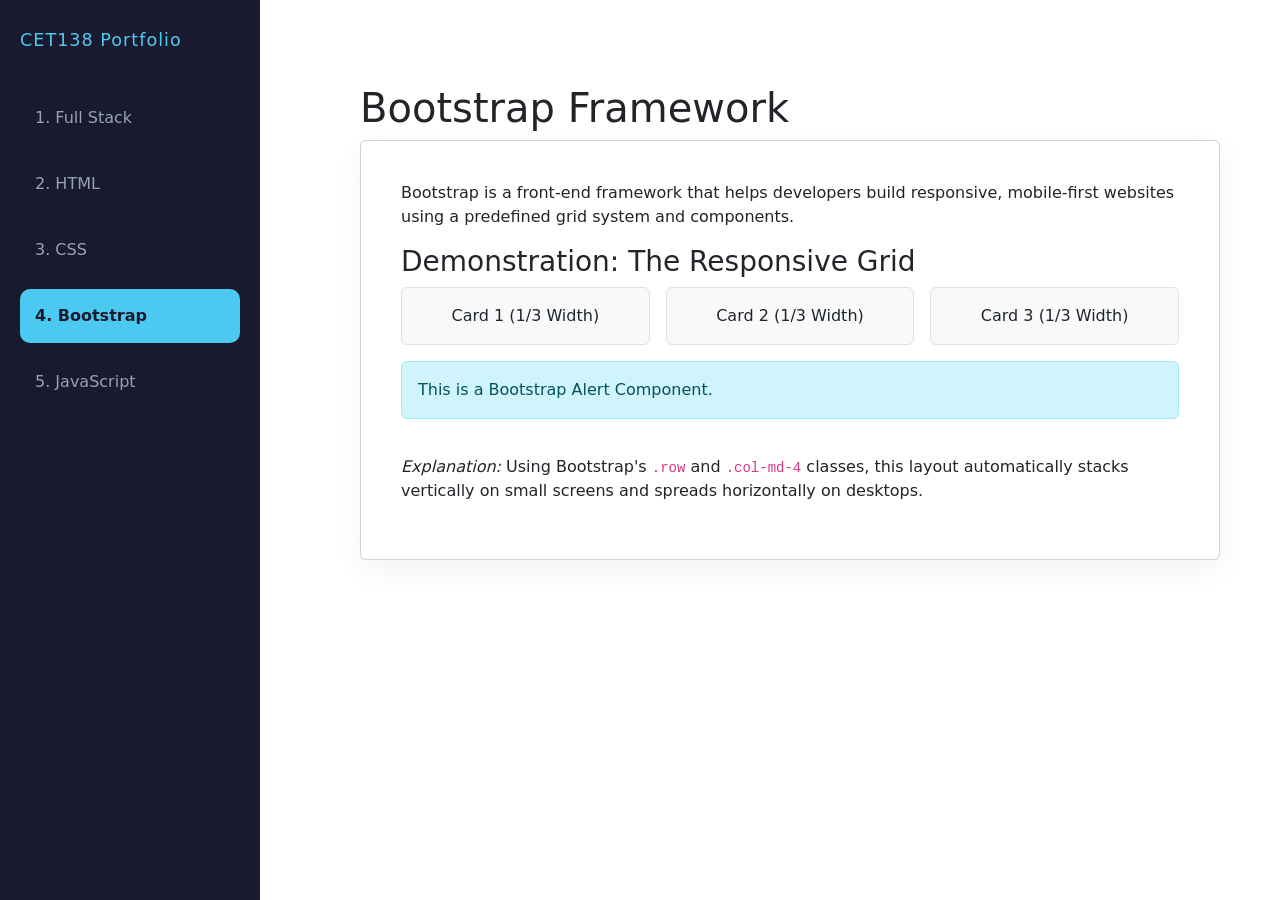
==== bootstrapdemo.html @ 06e7b487 "Add files via upload" ====
<!DOCTYPE html>
<html lang="en">
<head>
    <link rel="stylesheet" href="style.css">
    <!-- Bootstrap CSS CDN -->
    <link href="https://cdn.jsdelivr.net/npm/bootstrap@5.3.0/dist/css/bootstrap.min.css" rel="stylesheet">
    <title>Portfolio | Bootstrap</title>
</head>
<body>
    <nav>
        <h2>CET138 Portfolio</h2>
        <a href="index.html">1. Full Stack</a>
        <a href="htmldemo.html">2. HTML</a>
        <a href="cssdemo.html">3. CSS</a>
        <a href="bootstrapdemo.html" class="active">4. Bootstrap</a>
        <a href="jsdemo.html">5. JavaScript</a>
    </nav>
    <main>
        <span class="badge">Section 4</span>
        <h1>Bootstrap Framework</h1>
        <div class="card">
            <p>Bootstrap is a front-end framework that helps developers build responsive, mobile-first websites using a predefined grid system and components.</p>
            
            <h3>Demonstration: The Responsive Grid</h3>
            <div class="demo-zone">
                <div class="row g-3">
                    <div class="col-md-4">
                        <div class="p-3 border bg-light rounded text-center">Card 1 (1/3 Width)</div>
                    </div>
                    <div class="col-md-4">
                        <div class="p-3 border bg-light rounded text-center">Card 2 (1/3 Width)</div>
                    </div>
                    <div class="col-md-4">
                        <div class="p-3 border bg-light rounded text-center">Card 3 (1/3 Width)</div>
                    </div>
                </div>
                <div class="mt-3 alert alert-info">This is a Bootstrap Alert Component.</div>
            </div>
            <p style="margin-top:20px;"><em>Explanation:</em> Using Bootstrap's <code>.row</code> and <code>.col-md-4</code> classes, this layout automatically stacks vertically on small screens and spreads horizontally on desktops.</p>
        </div>
    </main>
</body>
</html>
---- style.css ----
@import url('https://fonts.googleapis.com/css2?family=Poppins:wght@300;400;600&display=swap');

/* BASE STYLES */
body {
    font-family: 'Poppins', sans-serif;
    background-color: #f0f2f5;
    margin: 0;
    display: flex;
    transition: all 0.3s ease;
}

/* SIDEBAR - Desktop Default */
nav {
    width: 260px;
    height: 100vh;
    background: #1a1a2e;
    color: white;
    position: fixed;
    padding: 30px 20px;
    z-index: 1000;
}

nav h2 { font-size: 1.1rem; color: #4cc9f0; margin-bottom: 40px; letter-spacing: 1px; }

nav a {
    display: block;
    color: #94a3b8;
    text-decoration: none;
    padding: 15px;
    border-radius: 10px;
    margin-bottom: 12px;
    transition: 0.3s;
}

nav a:hover, nav a.active {
    background: #4cc9f0;
    color: #1a1a2e;
    font-weight: 600;
}

/* MAIN CONTENT - Desktop Default */
main {
    margin-left: 300px; /* Space for the sidebar */
    padding: 60px;
    width: calc(100% - 300px);
}

.card {
    background: white;
    padding: 40px;
    border-radius: 20px;
    box-shadow: 0 10px 30px rgba(0,0,0,0.05);
}

.center-demo {
    display: flex;
    justify-content: center;
    align-items: center;
    min-height: 350px;
    background: #f8fafc;
    border-radius: 15px;
    border: 1px solid #e2e8f0;
    margin: 20px 0;
    padding: 20px;
}

/* 
   RESPONSIVE LOGIC (Media Queries)
   This section tells the browser what to do on small screens (Phones/Tablets)
*/
@media (max-width: 992px) {
    body {
        flex-direction: column; /* Stack nav on top of content */
    }

    nav {
        width: 100%;
        height: auto;
        position: relative; /* Stop being fixed to the side */
        padding: 20px;
    }

    nav h2 { margin-bottom: 20px; text-align: center; }

    nav a {
        display: inline-block; /* Put menu items side-by-side */
        margin: 5px;
        padding: 10px;
        font-size: 0.9rem;
    }

    main {
        margin-left: 0; /* Remove the side gap */
        padding: 20px;
        width: 100%;
    }

    .center-demo {
        min-height: auto;
    }
}

/* Animation Logic for CSS Demo */
@keyframes colorCycle {
    0% { background-color: #ff595e; }
    25% { background-color: #ffca3a; }
    50% { background-color: #8ac926; }
    75% { background-color: #1982c4; }
    100% { background-color: #6a4c93; }
}

.random-hover-box {
    width: 200px;
    height: 200px;
    background-color: #2c3e50;
    border-radius: 20px;
    display: flex;
    align-items: center;
    justify-content: center;
    color: white;
    font-weight: bold;
    cursor: pointer;
    transition: transform 0.3s;
    animation: colorCycle 0.5s infinite linear;
    animation-play-state: paused;
}

.random-hover-box:hover {
    transform: scale(1.1);
    animation-play-state: running;
}
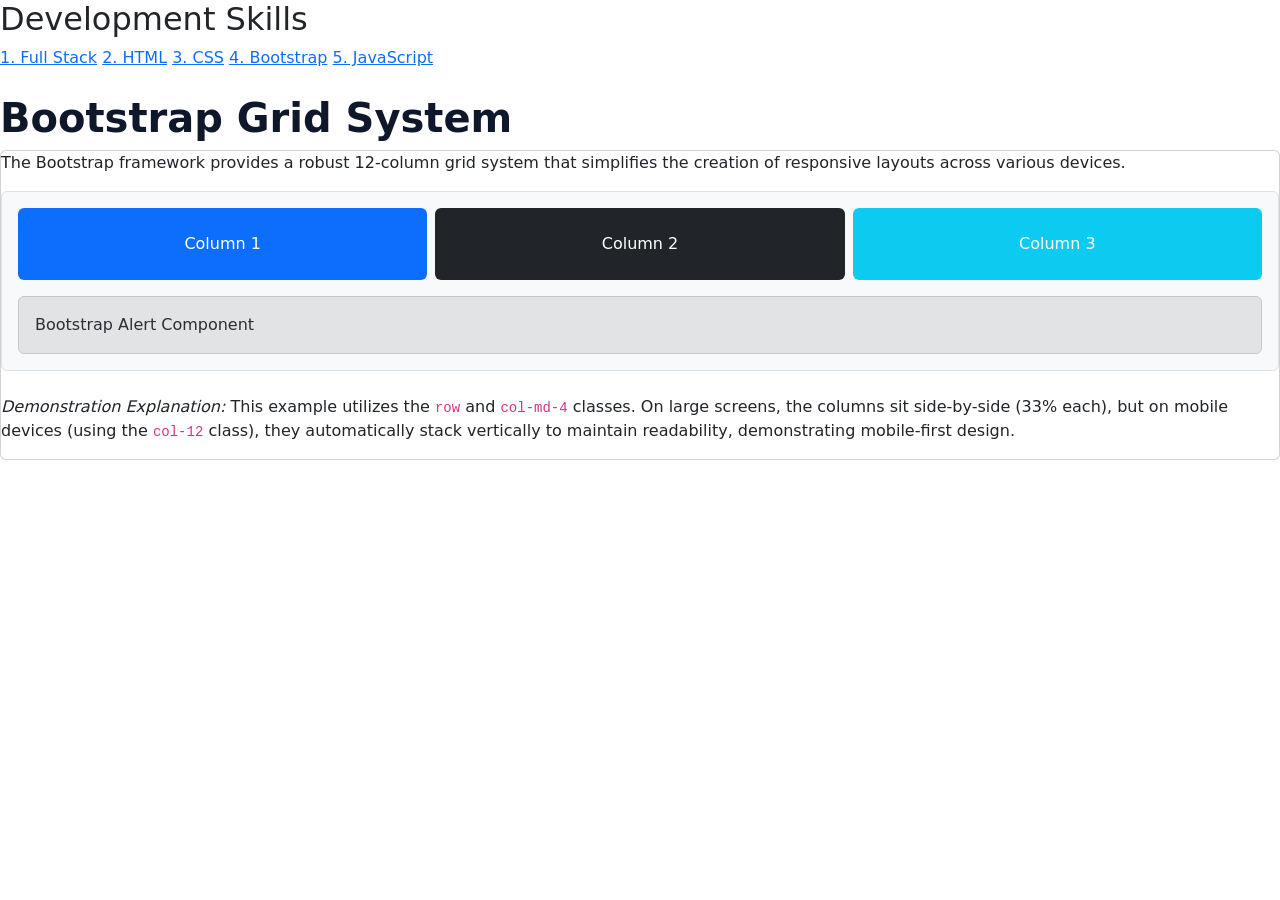
==== commit 464cb94c: "Add files via upload" ====
--- a/bootstrapdemo.html
+++ b/bootstrapdemo.html
@@ -1,42 +1,47 @@
 <!DOCTYPE html>
 <html lang="en">
 <head>
+    <meta charset="UTF-8">
+    <meta name="viewport" content="width=device-width, initial-scale=1.0">
     <link rel="stylesheet" href="style.css">
-    <!-- Bootstrap CSS CDN -->
+    <!-- Bootstrap CSS Framework Integration -->
     <link href="https://cdn.jsdelivr.net/npm/bootstrap@5.3.0/dist/css/bootstrap.min.css" rel="stylesheet">
-    <title>Portfolio | Bootstrap</title>
+    <title>ePortfolio | Bootstrap</title>
 </head>
 <body>
     <nav>
-        <h2>CET138 Portfolio</h2>
-        <a href="index.html">1. Full Stack</a>
-        <a href="htmldemo.html">2. HTML</a>
-        <a href="cssdemo.html">3. CSS</a>
-        <a href="bootstrapdemo.html" class="active">4. Bootstrap</a>
-        <a href="jsdemo.html">5. JavaScript</a>
+        <h2>Development Skills</h2>
+        <div class="menu-links">
+            <a href="index.html">1. Full Stack</a>
+            <a href="htmldemo.html">2. HTML</a>
+            <a href="cssdemo.html">3. CSS</a>
+            <a href="bootstrapdemo.html" class="active">4. Bootstrap</a>
+            <a href="jsdemo.html">5. JavaScript</a>
+        </div>
     </nav>
     <main>
-        <span class="badge">Section 4</span>
-        <h1>Bootstrap Framework</h1>
+        <span class="badge">Framework</span>
+        <h1 style="color: #0f172a; font-weight: 600;">Bootstrap Grid System</h1>
         <div class="card">
-            <p>Bootstrap is a front-end framework that helps developers build responsive, mobile-first websites using a predefined grid system and components.</p>
+            <p>The Bootstrap framework provides a robust 12-column grid system that simplifies the creation of responsive layouts across various devices.</p>
             
-            <h3>Demonstration: The Responsive Grid</h3>
-            <div class="demo-zone">
-                <div class="row g-3">
-                    <div class="col-md-4">
-                        <div class="p-3 border bg-light rounded text-center">Card 1 (1/3 Width)</div>
+            <div class="container-fluid p-3 border rounded bg-light mb-4">
+                <div class="row g-2">
+                    <div class="col-12 col-md-4">
+                        <div class="p-4 bg-primary text-white rounded text-center">Column 1</div>
                     </div>
-                    <div class="col-md-4">
-                        <div class="p-3 border bg-light rounded text-center">Card 2 (1/3 Width)</div>
+                    <div class="col-12 col-md-4">
+                        <div class="p-4 bg-dark text-white rounded text-center">Column 2</div>
                     </div>
-                    <div class="col-md-4">
-                        <div class="p-3 border bg-light rounded text-center">Card 3 (1/3 Width)</div>
+                    <div class="col-12 col-md-4">
+                        <div class="p-4 bg-info text-white rounded text-center">Column 3</div>
                     </div>
                 </div>
-                <div class="mt-3 alert alert-info">This is a Bootstrap Alert Component.</div>
+                <div class="alert alert-secondary mt-3 mb-0">Bootstrap Alert Component</div>
             </div>
-            <p style="margin-top:20px;"><em>Explanation:</em> Using Bootstrap's <code>.row</code> and <code>.col-md-4</code> classes, this layout automatically stacks vertically on small screens and spreads horizontally on desktops.</p>
+
+            <!-- This explanation highlights my understanding of responsive break-points in Bootstrap -->
+            <p><em>Demonstration Explanation:</em> This example utilizes the <code>row</code> and <code>col-md-4</code> classes. On large screens, the columns sit side-by-side (33% each), but on mobile devices (using the <code>col-12</code> class), they automatically stack vertically to maintain readability, demonstrating mobile-first design.</p>
         </div>
     </main>
 </body>
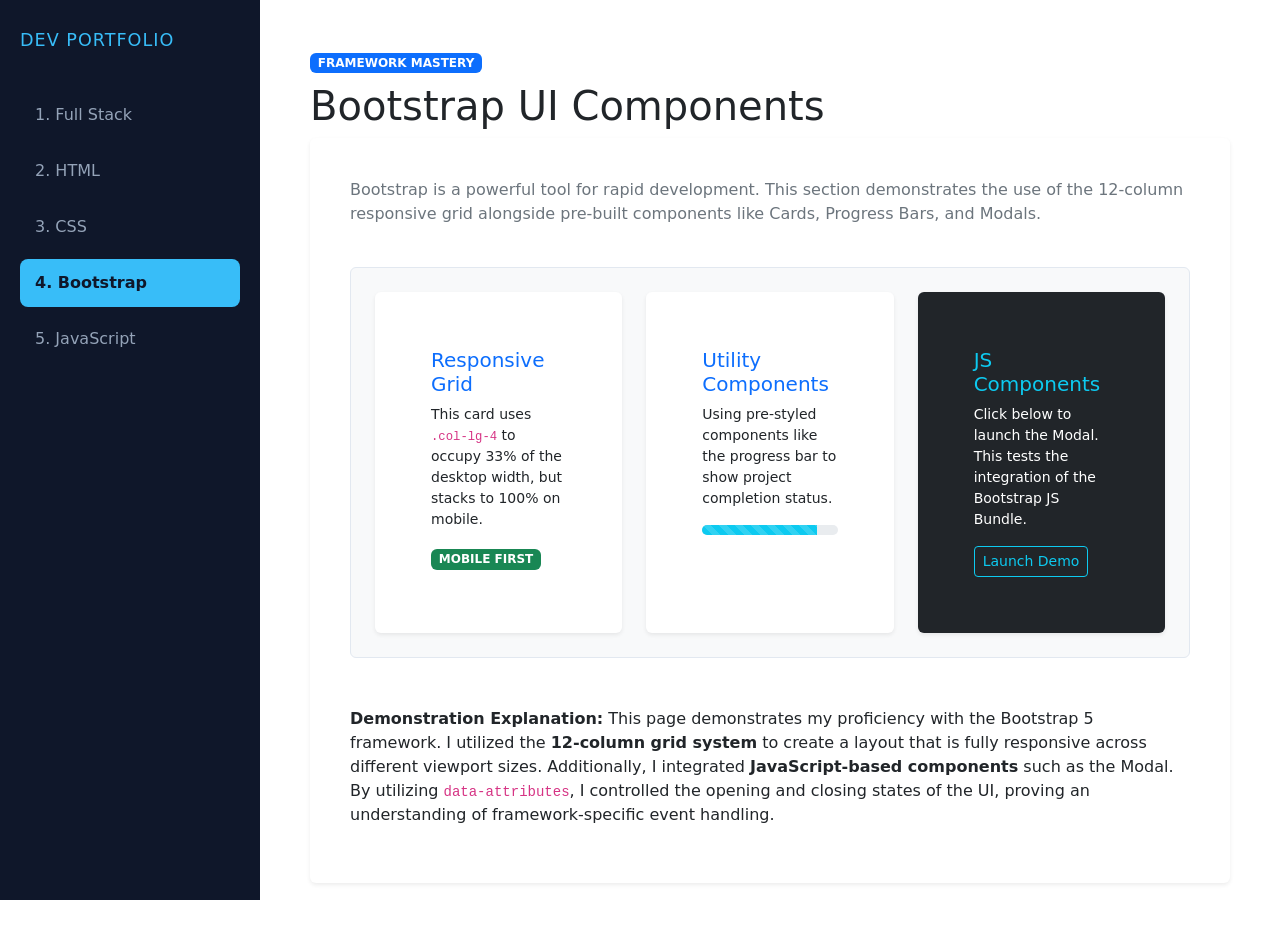
==== commit 5a48c81e: "Add files via upload" ====
--- a/bootstrapdemo.html
+++ b/bootstrapdemo.html
@@ -4,13 +4,13 @@
     <meta charset="UTF-8">
     <meta name="viewport" content="width=device-width, initial-scale=1.0">
     <link rel="stylesheet" href="style.css">
-    <!-- Bootstrap CSS Framework Integration -->
+    <!-- Bootstrap 5 CSS CDN -->
     <link href="https://cdn.jsdelivr.net/npm/bootstrap@5.3.0/dist/css/bootstrap.min.css" rel="stylesheet">
-    <title>ePortfolio | Bootstrap</title>
+    <title>ePortfolio | Bootstrap Components</title>
 </head>
 <body>
     <nav>
-        <h2>Development Skills</h2>
+        <h2>Dev Portfolio</h2>
         <div class="menu-links">
             <a href="index.html">1. Full Stack</a>
             <a href="htmldemo.html">2. HTML</a>
@@ -19,30 +19,82 @@
             <a href="jsdemo.html">5. JavaScript</a>
         </div>
     </nav>
+
     <main>
-        <span class="badge">Framework</span>
-        <h1 style="color: #0f172a; font-weight: 600;">Bootstrap Grid System</h1>
-        <div class="card">
-            <p>The Bootstrap framework provides a robust 12-column grid system that simplifies the creation of responsive layouts across various devices.</p>
-            
-            <div class="container-fluid p-3 border rounded bg-light mb-4">
-                <div class="row g-2">
-                    <div class="col-12 col-md-4">
-                        <div class="p-4 bg-primary text-white rounded text-center">Column 1</div>
+        <span class="badge bg-primary text-white">Framework Mastery</span>
+        <h1 class="mt-2">Bootstrap UI Components</h1>
+        
+        <div class="card shadow-sm border-0">
+            <p class="text-secondary">Bootstrap is a powerful tool for rapid development. This section demonstrates the use of the 12-column responsive grid alongside pre-built components like Cards, Progress Bars, and Modals.</p>
+
+            <div class="demo-container bg-light p-4 rounded">
+                <!-- GRID DEMONSTRATION -->
+                <div class="row g-4">
+                    <!-- Card 1: Grid Logic -->
+                    <div class="col-12 col-md-6 col-lg-4">
+                        <div class="card h-100 border-0 shadow-sm">
+                            <div class="card-body">
+                                <h5 class="card-title text-primary">Responsive Grid</h5>
+                                <p class="card-text small">This card uses <code>.col-lg-4</code> to occupy 33% of the desktop width, but stacks to 100% on mobile.</p>
+                                <span class="badge bg-success">Mobile First</span>
+                            </div>
+                        </div>
                     </div>
-                    <div class="col-12 col-md-4">
-                        <div class="p-4 bg-dark text-white rounded text-center">Column 2</div>
+
+                    <!-- Card 2: Utility & Progress -->
+                    <div class="col-12 col-md-6 col-lg-4">
+                        <div class="card h-100 border-0 shadow-sm">
+                            <div class="card-body">
+                                <h5 class="card-title text-primary">Utility Components</h5>
+                                <p class="card-text small">Using pre-styled components like the progress bar to show project completion status.</p>
+                                <div class="progress" style="height: 10px;">
+                                    <div class="progress-bar progress-bar-striped progress-bar-animated bg-info" style="width: 85%"></div>
+                                </div>
+                            </div>
+                        </div>
                     </div>
-                    <div class="col-12 col-md-4">
-                        <div class="p-4 bg-info text-white rounded text-center">Column 3</div>
+
+                    <!-- Card 3: JS Modal -->
+                    <div class="col-12 col-lg-4">
+                        <div class="card h-100 border-0 shadow-sm bg-dark text-white">
+                            <div class="card-body">
+                                <h5 class="card-title text-info">JS Components</h5>
+                                <p class="card-text small">Click below to launch the Modal. This tests the integration of the Bootstrap JS Bundle.</p>
+                                <button type="button" class="btn btn-outline-info btn-sm" data-bs-toggle="modal" data-bs-target="#demoModal">
+                                  Launch Demo
+                                </button>
+                            </div>
+                        </div>
                     </div>
                 </div>
-                <div class="alert alert-secondary mt-3 mb-0">Bootstrap Alert Component</div>
             </div>
 
-            <!-- This explanation highlights my understanding of responsive break-points in Bootstrap -->
-            <p><em>Demonstration Explanation:</em> This example utilizes the <code>row</code> and <code>col-md-4</code> classes. On large screens, the columns sit side-by-side (33% each), but on mobile devices (using the <code>col-12</code> class), they automatically stack vertically to maintain readability, demonstrating mobile-first design.</p>
+            <!-- BOOTSTRAP MODAL COMPONENT -->
+            <div class="modal fade" id="demoModal" tabindex="-1" aria-hidden="true">
+              <div class="modal-dialog modal-dialog-centered">
+                <div class="modal-content">
+                  <div class="modal-header bg-dark text-white">
+                    <h5 class="modal-title">Bootstrap Modal Action</h5>
+                    <button type="button" class="btn-close btn-close-white" data-bs-dismiss="modal" aria-label="Close"></button>
+                  </div>
+                  <div class="modal-body text-center p-4">
+                    <div class="display-4 text-success mb-3">✓</div>
+                    <p>This Modal is a JavaScript-driven component. By using <code>data-bs-dismiss="modal"</code>, we can close the window without writing a single line of custom script.</p>
+                  </div>
+                  <div class="modal-footer border-0">
+                    <button type="button" class="btn btn-secondary" data-bs-dismiss="modal">Close</button>
+                    <!-- Fixed: Added data-bs-dismiss to make the blue button close the modal -->
+                    <button type="button" class="btn btn-primary" data-bs-dismiss="modal">Understood</button>
+                  </div>
+                </div>
+              </div>
+            </div>
+
+            <p class="mt-4"><strong>Demonstration Explanation:</strong> This page demonstrates my proficiency with the Bootstrap 5 framework. I utilized the <strong>12-column grid system</strong> to create a layout that is fully responsive across different viewport sizes. Additionally, I integrated <strong>JavaScript-based components</strong> such as the Modal. By utilizing <code>data-attributes</code>, I controlled the opening and closing states of the UI, proving an understanding of framework-specific event handling.</p>
         </div>
     </main>
+
+    <!-- Bootstrap 5 JS Bundle (CRITICAL: This must be here for the Modal to work) -->
+    <script src="https://cdn.jsdelivr.net/npm/bootstrap@5.3.0/dist/js/bootstrap.bundle.min.js"></script>
 </body>
 </html>
--- a/style.css
+++ b/style.css
@@ -0,0 +1,153 @@
+@import url('https://fonts.googleapis.com/css2?family=Poppins:wght@300;400;600&display=swap');
+
+* {
+    box-sizing: border-box;
+}
+
+body {
+    font-family: 'Poppins', sans-serif;
+    background-color: #f4f7f9;
+    margin: 0;
+    display: flex;
+    min-height: 100vh;
+}
+
+/* Sidebar structure for desktop view */
+nav {
+    width: 260px;
+    background: #0f172a;
+    color: white;
+    position: fixed;
+    height: 100vh;
+    padding: 30px 20px;
+    z-index: 1000;
+}
+
+nav h2 { 
+    font-size: 1.1rem; 
+    color: #38bdf8; 
+    margin-bottom: 40px; 
+    text-transform: uppercase;
+    letter-spacing: 1px;
+}
+
+nav a {
+    display: block;
+    color: #94a3b8;
+    text-decoration: none;
+    padding: 12px 15px;
+    border-radius: 8px;
+    margin-bottom: 8px;
+    transition: background 0.3s, color 0.3s;
+}
+
+nav a:hover, nav a.active {
+    background: #38bdf8;
+    color: #0f172a;
+    font-weight: 600;
+}
+
+/* Main content area layout */
+main {
+    margin-left: 260px;
+    padding: 50px;
+    flex-grow: 1;
+    max-width: 1200px;
+}
+
+.card {
+    background: white;
+    padding: 40px;
+    border-radius: 16px;
+    box-shadow: 0 4px 20px rgba(0,0,0,0.05);
+}
+
+.demo-container {
+    display: flex;
+    justify-content: center;
+    align-items: center;
+    min-height: 300px;
+    background: #f8fafc;
+    border-radius: 12px;
+    border: 1px solid #e2e8f0;
+    margin: 25px 0;
+    padding: 20px;
+}
+
+.badge {
+    background: rgba(56, 189, 248, 0.1);
+    color: #0ea5e9;
+    padding: 4px 12px;
+    border-radius: 20px;
+    font-size: 0.75rem;
+    font-weight: bold;
+    text-transform: uppercase;
+}
+
+/* Responsive media query to handle mobile viewports */
+@media (max-width: 992px) {
+    body {
+        flex-direction: column;
+    }
+
+    nav {
+        width: 100%;
+        height: auto;
+        position: relative;
+        padding: 20px;
+        text-align: center;
+    }
+
+    nav h2 { margin-bottom: 15px; }
+
+    nav div.menu-links {
+        display: flex;
+        overflow-x: auto;
+        white-space: nowrap;
+        gap: 10px;
+        justify-content: flex-start;
+        -webkit-overflow-scrolling: touch;
+    }
+
+    nav a {
+        display: inline-block;
+        padding: 10px 15px;
+        font-size: 0.85rem;
+    }
+
+    main {
+        margin-left: 0;
+        padding: 25px;
+    }
+}
+
+/* CSS color cycle animation used in cssdemo.html */
+@keyframes rainbow {
+    0% { background-color: #ef4444; }
+    20% { background-color: #f59e0b; }
+    40% { background-color: #10b981; }
+    60% { background-color: #3b82f6; }
+    80% { background-color: #8b5cf6; }
+    100% { background-color: #ec4899; }
+}
+
+.interactive-box {
+    width: 200px;
+    height: 200px;
+    background-color: #1e293b;
+    border-radius: 24px;
+    display: flex;
+    align-items: center;
+    justify-content: center;
+    color: white;
+    font-weight: bold;
+    cursor: pointer;
+    transition: transform 0.4s cubic-bezier(0.175, 0.885, 0.32, 1.275);
+    animation: rainbow 0.4s infinite linear;
+    animation-play-state: paused;
+}
+
+.interactive-box:hover {
+    transform: scale(1.1);
+    animation-play-state: running;
+}
